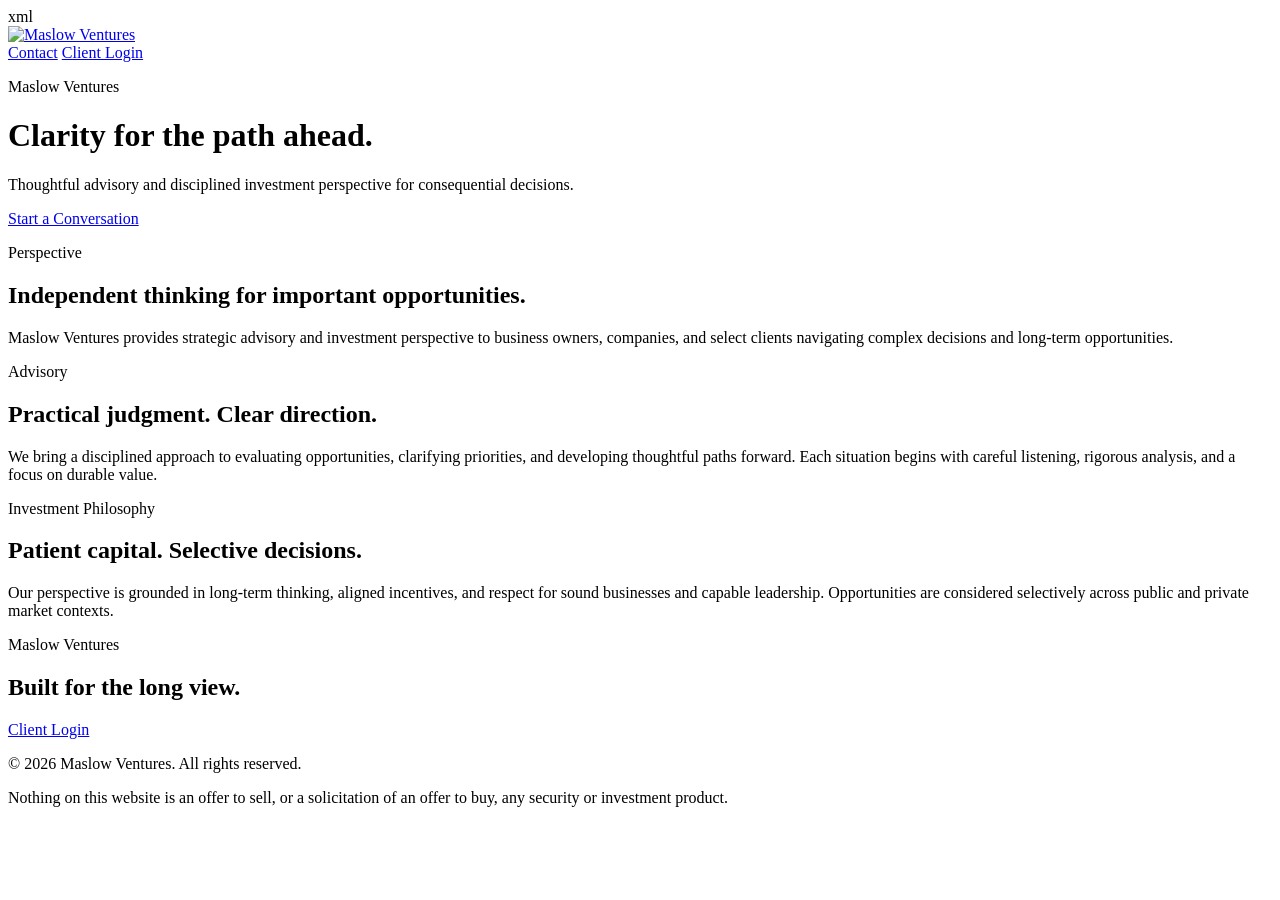
==== index.html @ a731b9cb "Rename text index.html to index.html" ====
xml
<!doctype html>
<html lang="en">
<head>
  <meta charset="utf-8">
  <meta name="viewport" content="width=device-width, initial-scale=1">
  <meta name="description" content="Maslow Ventures provides strategic advisory and disciplined investment perspective.">
  <title>Maslow Ventures | Advisory & Investment Perspective</title>
  <link rel="stylesheet" href="styles.css">
</head>
<body>
  <header class="hero">
    <nav class="nav">
      <a class="brand" href="index.html" aria-label="Maslow Ventures home">
        <img src="images/logo.png" alt="Maslow Ventures">
      </a>
      <div class="nav-links">
        <a href="mailto:maslowski85@gmal.com">Contact</a>
        <a class="button button-light" href="arrived.html">Client Login</a>
      </div>
    </nav>

    <div class="hero-content">
      <p class="eyebrow">Maslow Ventures</p>
      <h1>Clarity for the path ahead.</h1>
      <p class="hero-copy">
        Thoughtful advisory and disciplined investment perspective for consequential decisions.
      </p>
      <a class="button button-primary" href="mailto:maslowski85@gmal.com">Start a Conversation</a>
    </div>
  </header>

  <main>
    <section class="intro">
      <p class="eyebrow">Perspective</p>
      <h2>Independent thinking for important opportunities.</h2>
      <p>
        Maslow Ventures provides strategic advisory and investment perspective to business owners,
        companies, and select clients navigating complex decisions and long-term opportunities.
      </p>
    </section>

    <section class="two-column dark-section">
      <div>
        <p class="eyebrow">Advisory</p>
        <h2>Practical judgment. Clear direction.</h2>
      </div>
      <p>
        We bring a disciplined approach to evaluating opportunities, clarifying priorities,
        and developing thoughtful paths forward. Each situation begins with careful listening,
        rigorous analysis, and a focus on durable value.
      </p>
    </section>

    <section class="two-column">
      <div>
        <p class="eyebrow">Investment Philosophy</p>
        <h2>Patient capital. Selective decisions.</h2>
      </div>
      <p>
        Our perspective is grounded in long-term thinking, aligned incentives, and respect for
        sound businesses and capable leadership. Opportunities are considered selectively across
        public and private market contexts.
      </p>
    </section>

    <section class="closing">
      <p class="eyebrow">Maslow Ventures</p>
      <h2>Built for the long view.</h2>
      <a class="button button-primary" href="arrived.html">Client Login</a>
    </section>
  </main>

  <footer>
    <p>© 2026 Maslow Ventures. All rights reserved.</p>
    <p>Nothing on this website is an offer to sell, or a solicitation of an offer to buy, any security or investment product.</p>
  </footer>
</body>
</html>
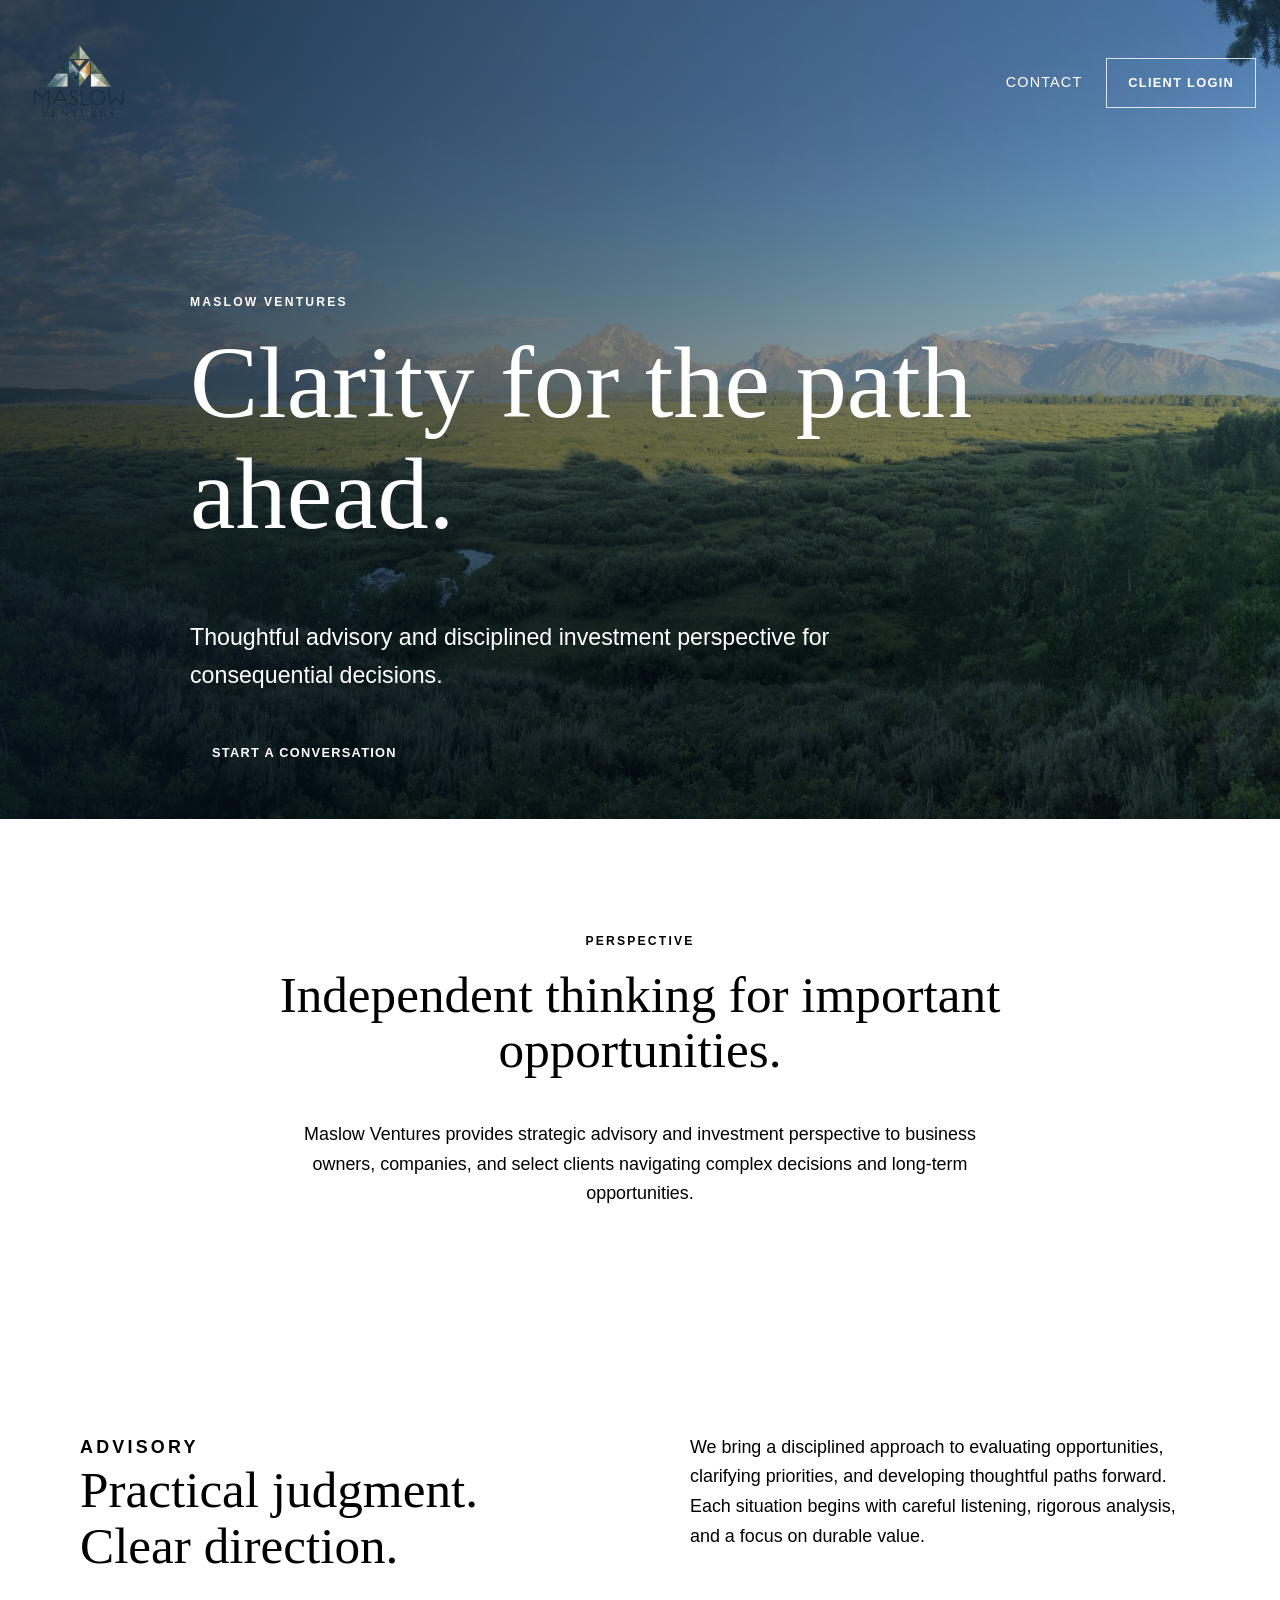
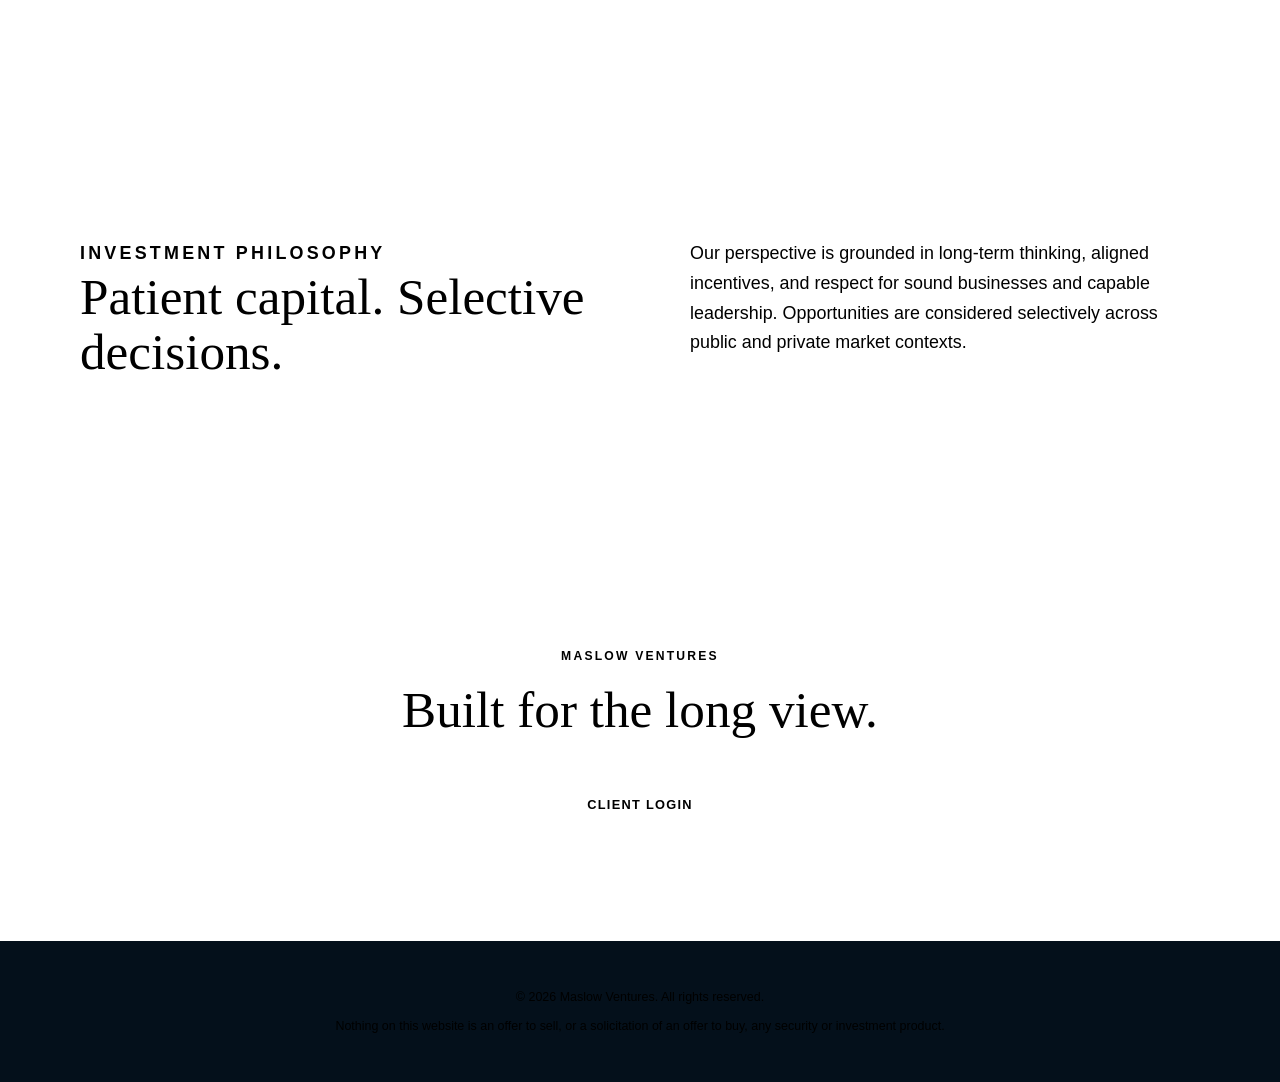
==== commit 4a1b7f3a: "Update index.html" ====
--- a/index.html
+++ b/index.html
@@ -1,4 +1,3 @@
-xml
 <!doctype html>
 <html lang="en">
 <head>
--- a/styles.css
+++ b/styles.css
@@ -0,0 +1,216 @@
+css
+:root {
+  --navy: #071827;
+  --blue: #0b3150;
+  --cream: #f3f1eb;
+  --white: #ffffff;
+  --gold: #c9a86a;
+  --muted: #b6c0c9;
+}
+
+* { box-sizing: border-box; }
+
+html { scroll-behavior: smooth; }
+
+body {
+  margin: 0;
+  background: var(--cream);
+  color: var(--navy);
+  font-family: Arial, Helvetica, sans-serif;
+  line-height: 1.65;
+}
+
+h1, h2, p { margin-top: 0; }
+
+h1, h2 {
+  font-family: Georgia, "Times New Roman", serif;
+  font-weight: 400;
+  line-height: 1.08;
+}
+
+h1 { font-size: clamp(3.1rem, 8vw, 6.6rem); }
+
+h2 { font-size: clamp(2.15rem, 4vw, 3.8rem); }
+
+a { color: inherit; text-decoration: none; }
+
+.hero {
+  min-height: 91vh;
+  color: #ffffff;
+  background:
+    linear-gradient(90deg, rgba(3, 15, 25, .76), rgba(3, 15, 25, .27)),
+    url("images/teton-hero.jpg") center/cover no-repeat;
+}
+
+.hero h1,
+.hero p,
+.hero a {
+  color: #ffffff;
+}
+
+.nav {
+  width: min(1240px, calc(100% - 48px));
+  margin: 0 auto;
+  padding: 28px 0;
+  display: flex;
+  justify-content: space-between;
+  align-items: center;
+  gap: 24px;
+}
+
+.brand img {
+  display: block;
+  width: auto;
+  height: auto;
+  max-width: 360px;
+  max-height: 110px;
+  filter: none;
+}
+
+.nav-links {
+  display: flex;
+  align-items: center;
+  gap: 24px;
+  font-size: .9rem;
+  letter-spacing: .08em;
+  text-transform: uppercase;
+}
+
+.hero-content {
+  width: min(900px, calc(100% - 48px));
+  margin: 14vh auto 0;
+}
+
+.eyebrow {
+  margin-bottom: 16px;
+  color: var(--gold);
+  font-size: .76rem;
+  font-weight: 700;
+  letter-spacing: .18em;
+  text-transform: uppercase;
+}
+
+.hero-copy {
+  max-width: 690px;
+  font-size: clamp(1.1rem, 2vw, 1.45rem);
+  margin: 26px 0 34px;
+}
+
+.button {
+  display: inline-block;
+  padding: 13px 21px;
+  border: 1px solid transparent;
+  font-size: .8rem;
+  font-weight: 700;
+  letter-spacing: .1em;
+  text-transform: uppercase;
+  transition: .2s ease;
+}
+
+.button-primary {
+  background: var(--gold);
+  color: var(--navy);
+}
+
+.button-primary:hover {
+  background: #dfc188;
+  transform: translateY(-1px);
+}
+
+.button-light {
+  border-color: rgba(255,255,255,.8);
+  color: var(--white);
+}
+
+.button-light:hover {
+  background: var(--white);
+  color: var(--navy);
+}
+
+.intro, .two-column, .closing {
+  width: min(1120px, calc(100% - 48px));
+  margin: 0 auto;
+  padding: 112px 0;
+}
+
+.intro {
+  max-width: 900px;
+  text-align: center;
+}
+
+.intro p:last-child {
+  max-width: 720px;
+  margin: 28px auto 0;
+  font-size: 1.12rem;
+}
+
+.two-column {
+  display: grid;
+  grid-template-columns: 1fr 1fr;
+  gap: 100px;
+  align-items: start;
+}
+
+.two-column p {
+  font-size: 1.12rem;
+  margin: 0;
+}
+
+.dark-section {
+  width: 100%;
+  max-width: none;
+  padding-left: max(24px, calc((100% - 1120px) / 2));
+  padding-right: max(24px, calc((100% - 1120px) / 2));
+  background: var(--navy);
+  color: var(--white);
+}
+
+.closing {
+  text-align: center;
+}
+
+footer {
+  padding: 38px 24px;
+  background: #04101b;
+  color: var(--muted);
+  text-align: center;
+  font-size: .78rem;
+}
+
+footer p {
+  max-width: 850px;
+  margin: 8px auto;
+}
+
+.arrived-page {
+  min-height: 100vh;
+  color: #ffffff;
+  background:
+    linear-gradient(rgba(3, 15, 25, .68), rgba(3, 15, 25, .68)),
+    url("images/teton-arrived-1.jpg") center/cover no-repeat;
+}
+
+.arrived-page h1,
+.arrived-page p,
+.arrived-page a {
+  color: #ffffff;
+}
+
+.arrived-content {
+  width: min(850px, calc(100% - 48px));
+  margin: 18vh auto 0;
+  text-align: center;
+}
+
+.arrived-content p:not(.eyebrow) {
+  max-width: 620px;
+  margin: 24px auto 34px;
+  font-size: 1.14rem;
+}
+
+@media (max-width: 700px) {
+  .nav-links { gap: 13px; font-size: .7rem; }
+  .brand img { max-width: 140px; }
+  .two-column { grid-template-columns: 1fr; gap: 24px; }
+  .intro, .two-column, .closing { padding: 76px 0; }
+}
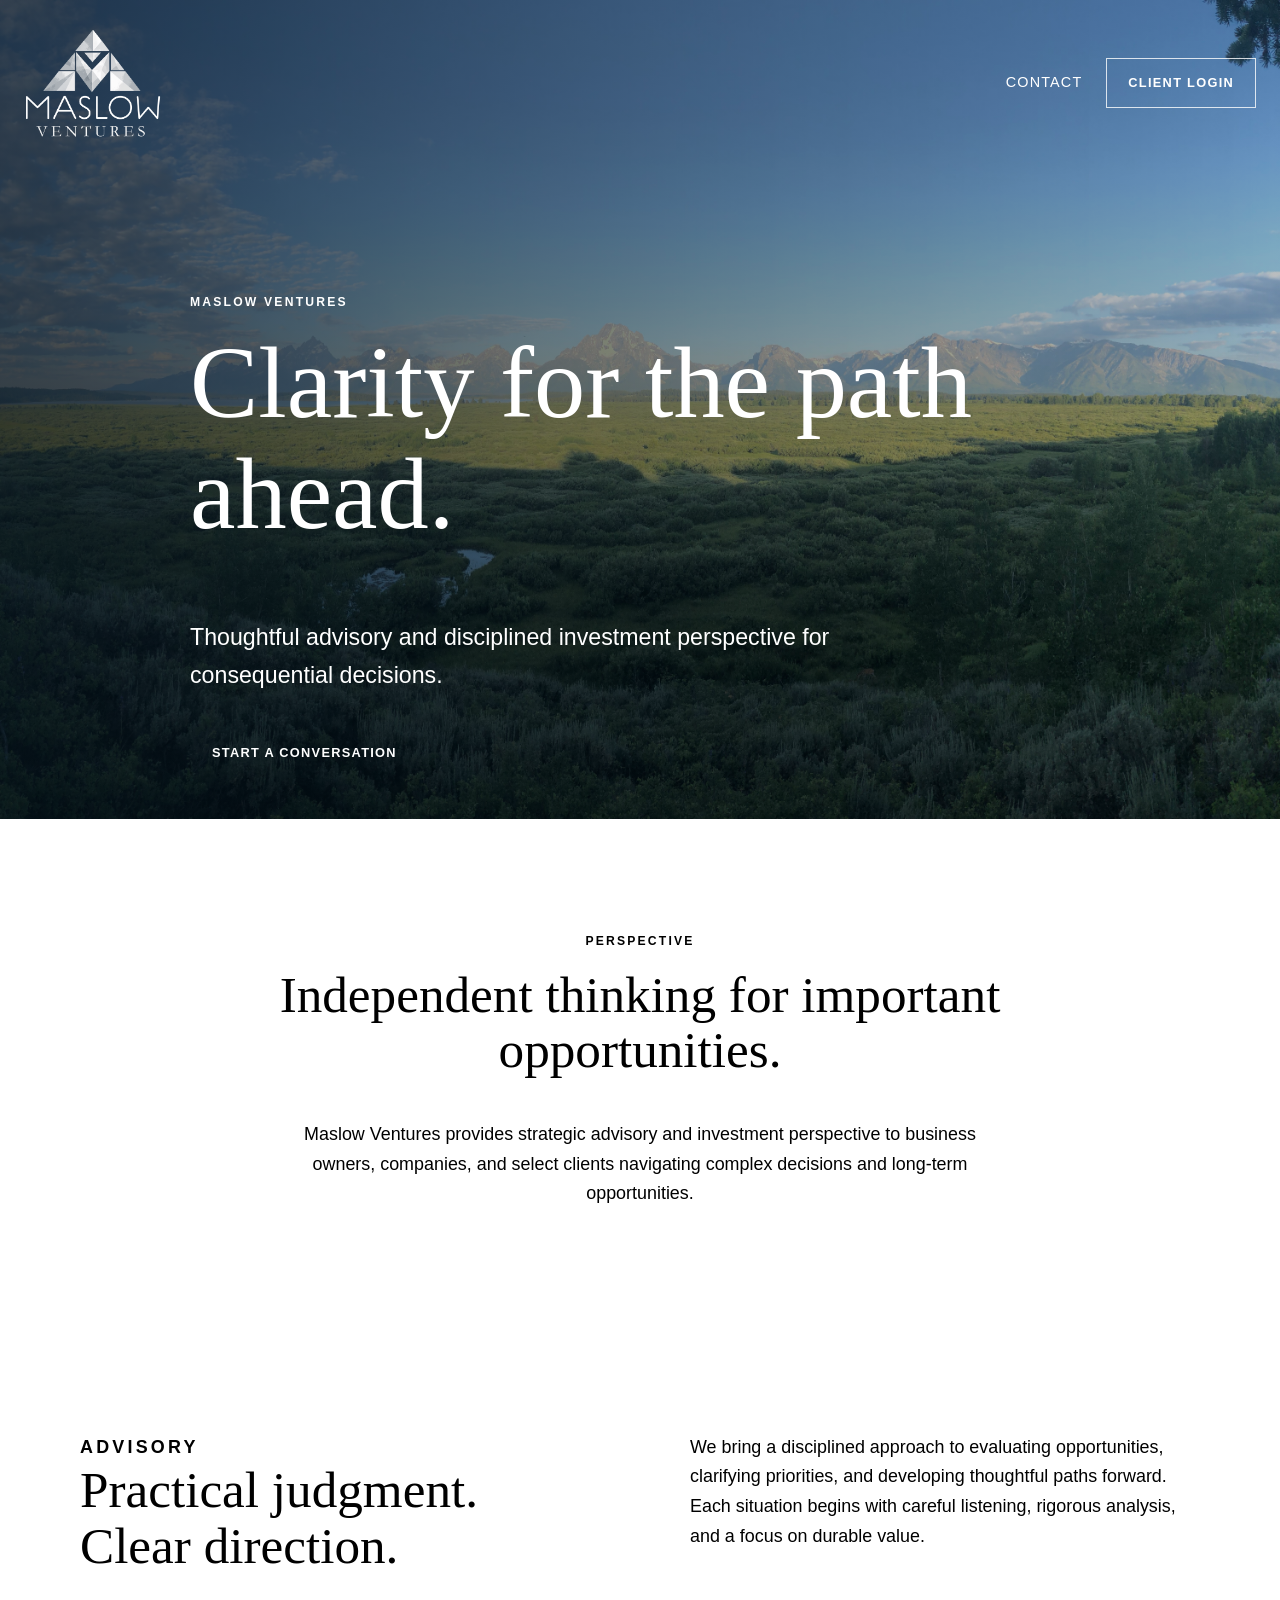
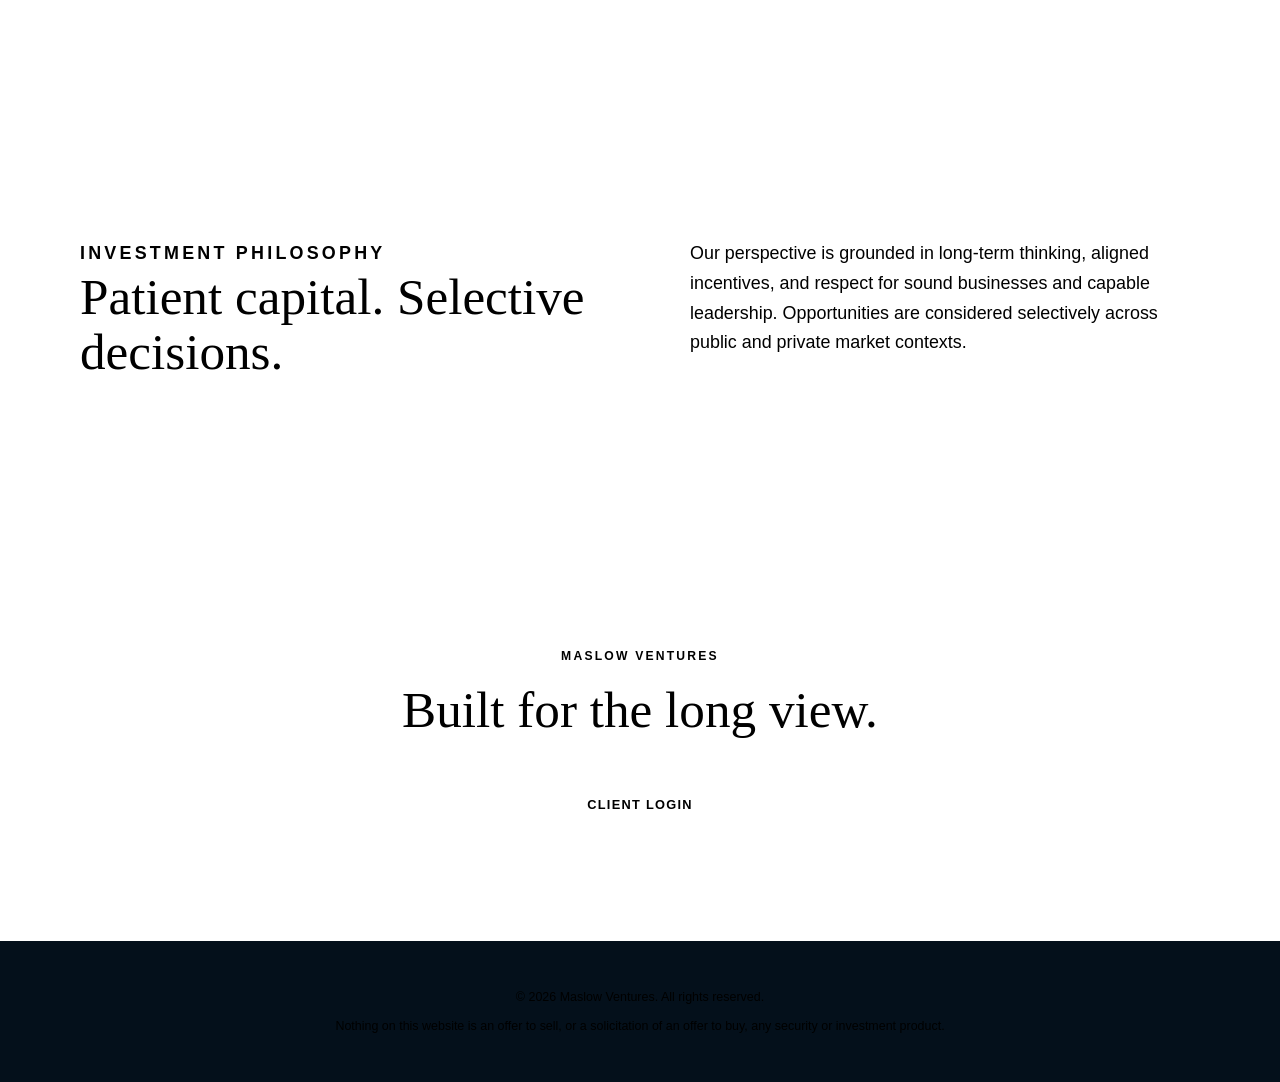
==== commit 86c55e63: "Update index.html" ====
--- a/index.html
+++ b/index.html
@@ -25,7 +25,7 @@
       <p class="hero-copy">
         Thoughtful advisory and disciplined investment perspective for consequential decisions.
       </p>
-      <a class="button button-primary" href="mailto:maslowski85@gmal.com">Start a Conversation</a>
+      <a class="button button-primary" href="mailto:maslowski85@gmail.com">Start a Conversation</a>
     </div>
   </header>
 
